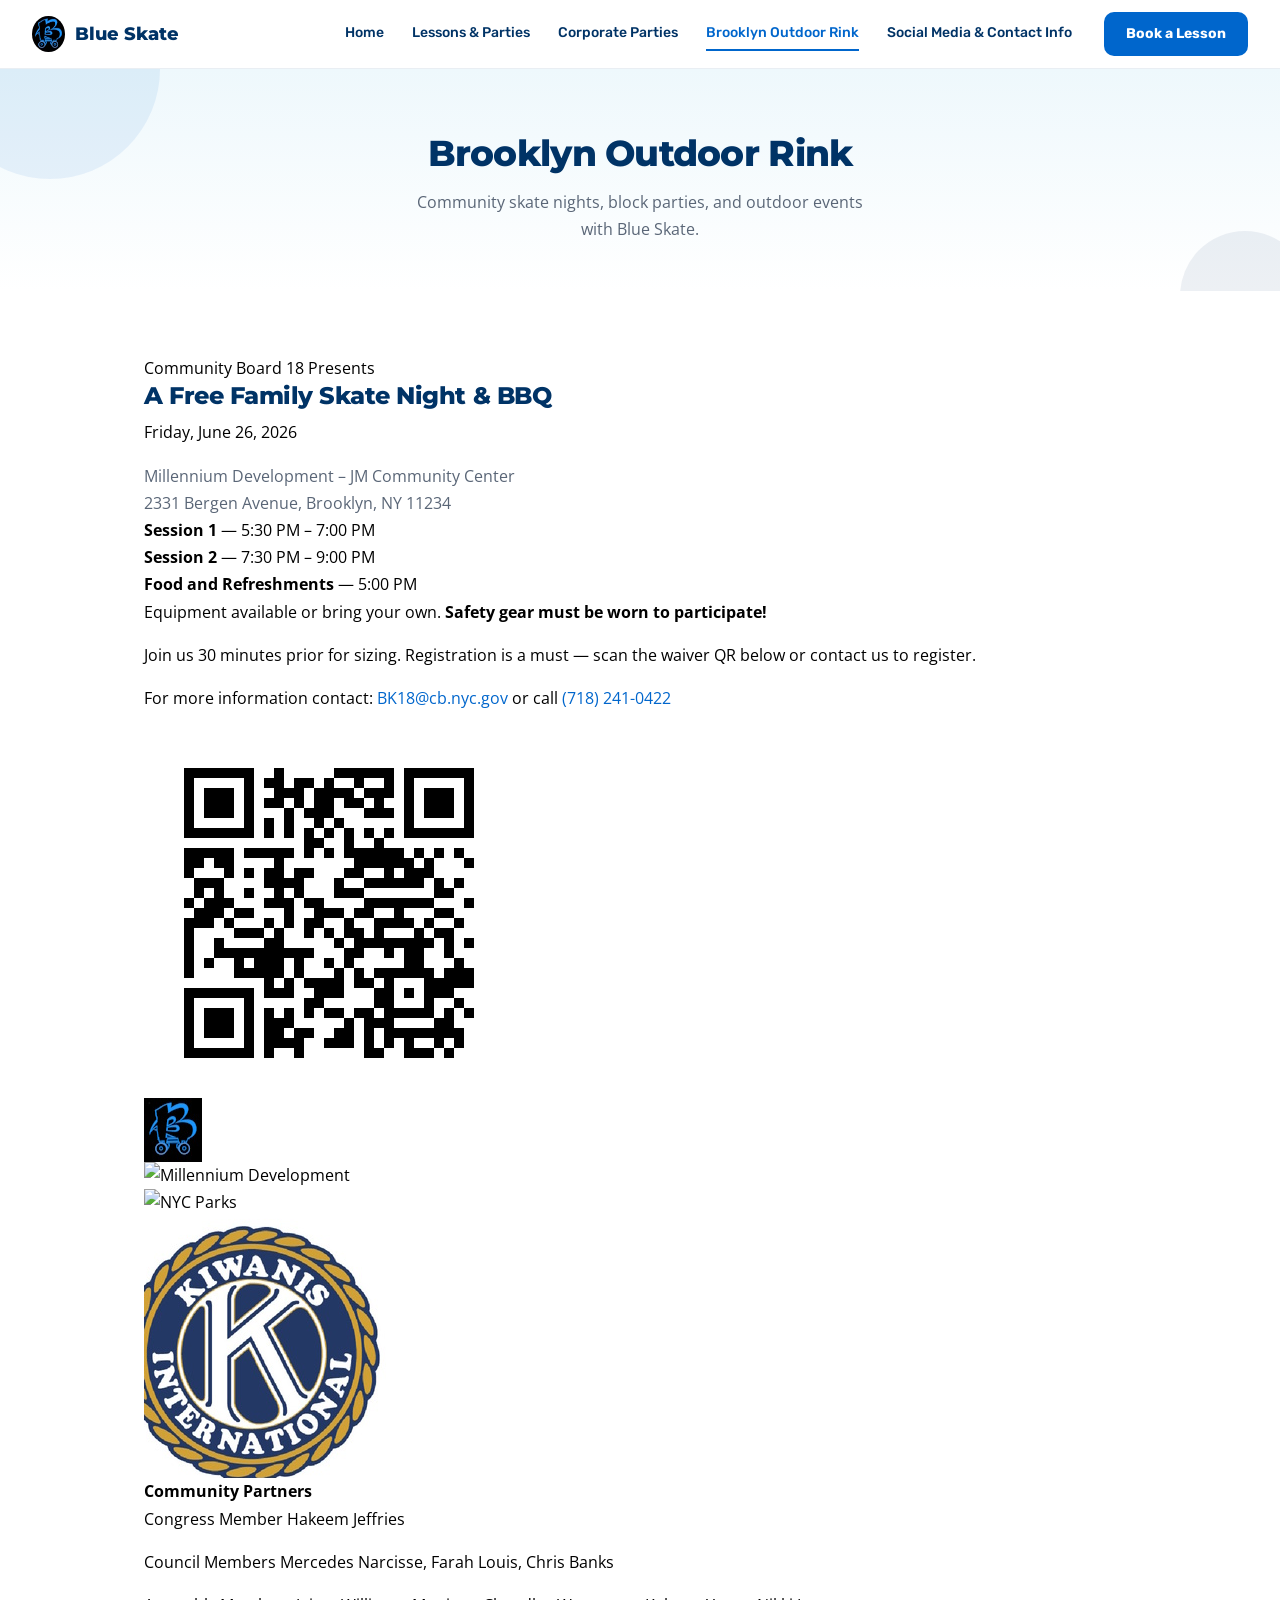
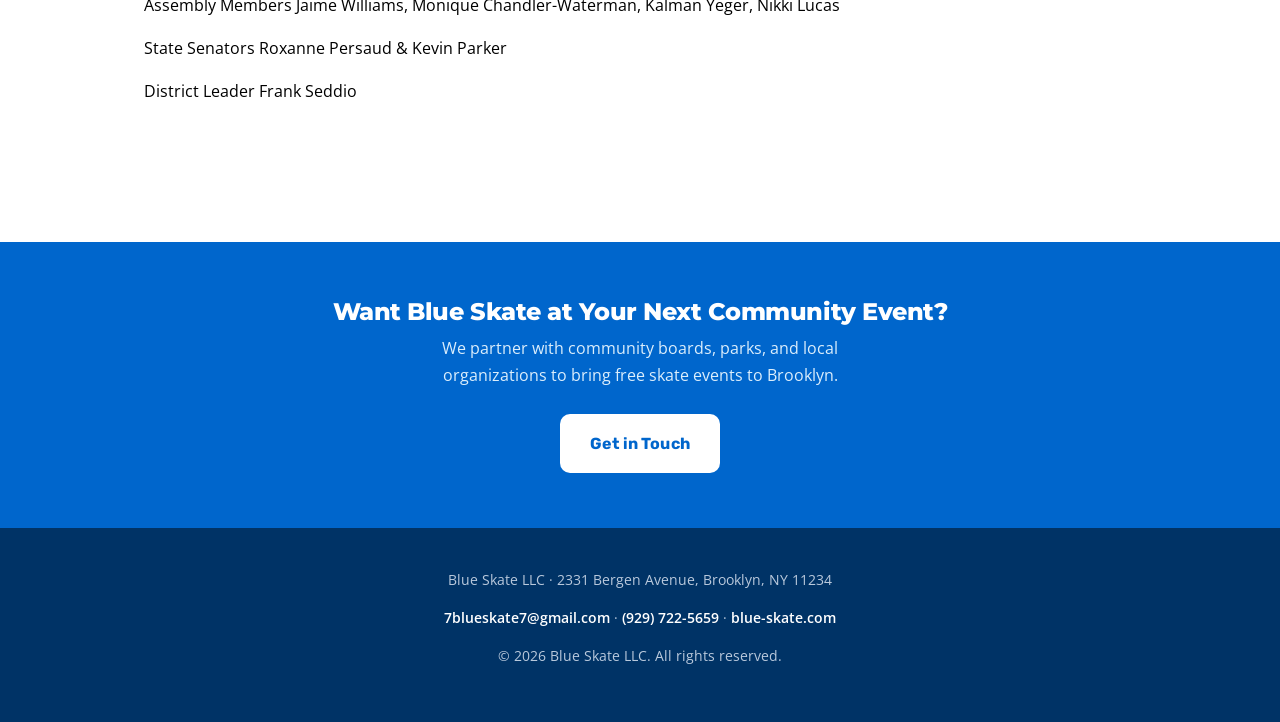
==== brooklyn-outdoor-rink.html @ 71d8ac74 "Add files via upload" ====
<!doctype html>
<html lang="en">
<head>
  <meta charset="utf-8" />
  <meta name="viewport" content="width=device-width, initial-scale=1" />
  <title>Brooklyn Outdoor Rink | Blue Skate</title>
  <meta name="description" content="Free Family Skate Night & BBQ presented by Community Board 18 — Blue Skate's Brooklyn Outdoor Rink community event." />
  <link rel="preconnect" href="https://fonts.googleapis.com" />
  <link rel="preconnect" href="https://fonts.gstatic.com" crossorigin />
  <link href="https://fonts.googleapis.com/css2?family=Montserrat:wght@700;800&family=Open+Sans:wght@400;600&family=Rubik:wght@500&display=swap" rel="stylesheet" />
  <link rel="stylesheet" href="blueskate.css" />
</head>
<body>

<header class="topnav">
  <div class="brand">
    <img src="images/BlueSkateIcon.jpg" alt="Blue Skate logo" class="nav-logo" />
    <span class="brand-name">Blue Skate</span>
  </div>
  <button class="nav-toggle" id="navToggle" aria-label="Toggle navigation" aria-expanded="false">
    <span></span><span></span><span></span>
  </button>
  <ul class="nav-links" id="navLinks">
    <li><a href="index.html">Home</a></li>
    <li><a href="lessons.html">Lessons & Parties</a></li>
    <li><a href="corporate.html">Corporate Parties</a></li>
    <li><a href="brooklyn-outdoor-rink.html" class="active">Brooklyn Outdoor Rink</a></li>
    <li><a href="contact.html">Social Media & Contact Info</a></li>
    <li class="nav-cta"><a href="contact.html">Book a Lesson</a></li>
  </ul>
</header>

<div class="page-title">
  <h1>Brooklyn Outdoor Rink</h1>
  <p>Community skate nights, block parties, and outdoor events with Blue Skate.</p>
</div>

<main>
  <section class="band" style="background:var(--white); padding-top:0;">
    <div class="band-inner">
      <div class="event-flyer reveal">
        <span class="event-eyebrow">Community Board 18 Presents</span>
        <h2 class="event-title">A Free Family Skate Night &amp; BBQ</h2>
        <p class="event-date">Friday, June 26, 2026</p>
        <p class="event-location">Millennium Development &ndash; JM Community Center<br />2331 Bergen Avenue, Brooklyn, NY 11234</p>

        <div class="event-sessions">
          <div><strong>Session 1</strong> &mdash; 5:30 PM &ndash; 7:00 PM</div>
          <div><strong>Session 2</strong> &mdash; 7:30 PM &ndash; 9:00 PM</div>
          <div><strong>Food and Refreshments</strong> &mdash; 5:00 PM</div>
        </div>

        <p class="event-note">Equipment available or bring your own. <strong>Safety gear must be worn to participate!</strong></p>
        <p class="event-note">Join us 30 minutes prior for sizing. Registration is a must — scan the waiver QR below or contact us to register.</p>
        <p class="event-note">For more information contact: <a href="mailto:BK18@cb.nyc.gov">BK18@cb.nyc.gov</a> or call <a href="tel:718-241-0422">(718) 241-0422</a></p>

        <img src="images/waiver-qr.png" alt="QR code to complete the waiver for the Free Family Skate Night & BBQ" class="event-qr" />

        <div class="event-partner-logos">
          <img src="images/BlueSkateIcon.jpg" alt="Blue Skate" />
          <img src="images/partners/logo_millennium.png" alt="Millennium Development" />
          <img src="images/partners/logo_nyc_parks.png" alt="NYC Parks" />
          <img src="images/logos/kiwanis.png" alt="Kiwanis International" />
        </div>

        <div class="event-partners-text">
          <strong>Community Partners</strong>
          <p>Congress Member Hakeem Jeffries</p>
          <p>Council Members Mercedes Narcisse, Farah Louis, Chris Banks</p>
          <p>Assembly Members Jaime Williams, Monique Chandler-Waterman, Kalman Yeger, Nikki Lucas</p>
          <p>State Senators Roxanne Persaud &amp; Kevin Parker</p>
          <p>District Leader Frank Seddio</p>
        </div>
      </div>
    </div>
  </section>
</main>

<section class="band band-accent">
  <div class="band-inner reveal" style="text-align:center;">
    <h2>Want Blue Skate at Your Next Community Event?</h2>
    <p style="color:#dbeefc; max-width:480px; margin:0 auto 24px;">We partner with community boards, parks, and local organizations to bring free skate events to Brooklyn.</p>
    <a class="btn btn-on-color" href="contact.html">Get in Touch</a>
  </div>
</section>

<footer class="site-footer">
  <p>Blue Skate LLC &middot; 2331 Bergen Avenue, Brooklyn, NY 11234</p>
  <p><a href="mailto:7blueskate7@gmail.com">7blueskate7@gmail.com</a> &middot; <a href="tel:929-722-5659">(929) 722-5659</a> &middot; <a href="https://blue-skate.com/">blue-skate.com</a></p>
  <p>&copy; 2026 Blue Skate LLC. All rights reserved.</p>
</footer>

<script>
  (function () {
    var toggle = document.getElementById('navToggle');
    var links = document.getElementById('navLinks');
    toggle.addEventListener('click', function () {
      var isOpen = links.classList.toggle('open');
      toggle.setAttribute('aria-expanded', isOpen);
    });
  })();
</script>
<script src="js/reveal.js" defer></script>
</body>
</html>
---- blueskate.css ----
/* ==========================================================================
   Blue Skate LLC — stylesheet v5
   Minimal · colorful · aesthetic. Flat solid color bands, generous
   whitespace, confident typography — no blobs, no gradients, no rotation.
   Brand palette: Primary #003366 / Accent #0066CC / Sky #00B8E6
   Display: Montserrat · Body: Open Sans · Accent/CTA: Rubik
   ========================================================================== */

:root {
  --primary: #003366;
  --accent: #0066CC;
  --sky: #00B8E6;
  --black: #000000;
  --white: #ffffff;
  --ink-soft: #5a6677;
  --sky-tint: #eef8fc;
  --border: #e9eef3;
  --radius: 16px;
  --radius-sm: 10px;
  --max-width: 1120px;

  --font-display: "Montserrat", "Segoe UI", Arial, sans-serif;
  --font-body: "Open Sans", "Segoe UI", Arial, sans-serif;
  --font-accent: "Rubik", "Segoe UI", Arial, sans-serif;
}

* {
  box-sizing: border-box;
}

html {
  scroll-behavior: smooth;
}

body {
  margin: 0;
  font-family: var(--font-body);
  color: var(--black);
  background: var(--white);
  line-height: 1.7;
}

img {
  max-width: 100%;
  display: block;
}

a {
  color: var(--accent);
  text-decoration: none;
}

a:hover {
  text-decoration: underline;
}

h1, h2, h3 {
  font-family: var(--font-display);
  font-weight: 800;
  line-height: 1.15;
  margin: 0 0 0.4em;
  letter-spacing: -0.02em;
  color: var(--primary);
}

p {
  margin: 0 0 1em;
}

.accent-text {
  color: var(--accent);
}

/* ---------- Top navigation ---------- */

.topnav {
  position: sticky;
  top: 0;
  z-index: 100;
  background: var(--white);
  border-bottom: 1px solid var(--border);
  display: flex;
  align-items: center;
  justify-content: space-between;
  padding: 0 32px;
}

.topnav .brand {
  display: flex;
  align-items: center;
  gap: 10px;
  padding: 16px 0;
}

.topnav .nav-logo {
  height: 36px;
  width: auto;
  border-radius: 50%;
}

.topnav .brand-name {
  font-family: var(--font-display);
  color: var(--primary);
  font-weight: 800;
  font-size: 18px;
}

.nav-links {
  list-style: none;
  margin: 0;
  padding: 0;
  display: flex;
  align-items: center;
  gap: 28px;
}

.nav-links li {
  float: none;
}

.nav-links a {
  font-family: var(--font-accent);
  display: inline-block;
  color: var(--primary);
  text-decoration: none;
  font-size: 14px;
  font-weight: 500;
  padding: 4px 0;
  border-bottom: 2px solid transparent;
  transition: border-color 0.15s ease, color 0.15s ease;
}

.nav-links a:hover {
  border-bottom-color: var(--sky);
}

.nav-links a.active {
  color: var(--accent);
  border-bottom-color: var(--accent);
}

.nav-links .nav-cta {
  margin-left: 4px;
}

.nav-links .nav-cta a {
  background: var(--accent);
  color: var(--white);
  font-weight: 700;
  padding: 10px 22px;
  border-radius: var(--radius-sm);
  border-bottom: none;
}

.nav-links .nav-cta a:hover {
  background: var(--primary);
}

/* mobile toggle button */
.nav-toggle {
  display: none;
  flex-direction: column;
  justify-content: center;
  gap: 5px;
  width: 36px;
  height: 36px;
  background: none;
  border: none;
  cursor: pointer;
  padding: 0;
}

.nav-toggle span {
  display: block;
  height: 2px;
  width: 100%;
  background: var(--primary);
  border-radius: 2px;
}

@media (max-width: 860px) {
  .nav-toggle {
    display: flex;
  }

  .nav-links {
    position: absolute;
    top: 100%;
    left: 0;
    right: 0;
    flex-direction: column;
    align-items: stretch;
    gap: 0;
    background: var(--white);
    border-bottom: 1px solid var(--border);
    max-height: 0;
    overflow: hidden;
    transition: max-height 0.25s ease;
  }

  .nav-links.open {
    max-height: 480px;
  }

  .nav-links a {
    padding: 16px 32px;
    border-bottom: 1px solid var(--border);
  }

  .nav-links .nav-cta {
    margin: 16px 32px;
  }

  .nav-links .nav-cta a {
    display: block;
    text-align: center;
  }
}

/* ---------- Buttons ---------- */

.btn {
  font-family: var(--font-accent);
  display: inline-block;
  padding: 14px 28px;
  border-radius: var(--radius-sm);
  font-weight: 700;
  letter-spacing: 0.01em;
  text-decoration: none;
  border: 2px solid transparent;
  transition: background-color 0.15s ease, color 0.15s ease, border-color 0.15s ease,
    transform 0.15s ease, box-shadow 0.15s ease;
}

.btn:hover {
  transform: translateY(-2px);
}

.btn-fill {
  background: var(--accent);
  color: var(--white);
}

.btn-fill:hover {
  background: var(--primary);
  color: var(--white);
  text-decoration: none;
  box-shadow: 0 10px 20px -8px rgba(0, 51, 102, 0.5);
}

.btn-outline {
  background: transparent;
  border: 2px solid var(--primary);
  color: var(--primary);
}

.btn-outline:hover {
  background: var(--primary);
  color: var(--white);
  text-decoration: none;
  box-shadow: 0 10px 20px -8px rgba(0, 51, 102, 0.35);
}

.btn-on-color {
  background: var(--white);
  color: var(--accent);
}

.btn-on-color:hover {
  background: var(--sky-tint);
  text-decoration: none;
  box-shadow: 0 10px 20px -8px rgba(0, 0, 0, 0.25);
}

/* ---------- Hero ---------- */

.hero {
  max-width: var(--max-width);
  margin: 0 auto;
  display: grid;
  grid-template-columns: 1fr 1fr;
  gap: 48px;
  align-items: center;
  padding: 64px 32px;
}

.hero-tag {
  display: inline-block;
  font-family: var(--font-accent);
  font-size: 13px;
  font-weight: 600;
  text-transform: uppercase;
  letter-spacing: 0.08em;
  color: var(--accent);
  margin-bottom: 14px;
}

.hero h1 {
  font-size: 44px;
}

.hero-subtitle {
  font-family: var(--font-accent);
  font-size: 18px;
  font-weight: 500;
  color: var(--accent);
  margin: 10px 0 18px;
}

.hero .lede {
  font-size: 17px;
  color: var(--ink-soft);
  max-width: 440px;
}

.hero-actions {
  display: flex;
  gap: 14px;
  flex-wrap: wrap;
  margin-top: 28px;
}

.hero-art {
  position: relative;
  display: flex;
  align-items: center;
  justify-content: center;
  padding: 24px 0;
  overflow: visible;
}

.hero-art .dot {
  position: absolute;
  border-radius: 50%;
  z-index: 0;
}

.hero-art .dot-1 {
  width: 260px;
  height: 260px;
  background: var(--sky-tint);
  top: 4px;
  right: 0;
}

.hero-art .dot-2 {
  width: 80px;
  height: 80px;
  background: var(--accent);
  bottom: 28px;
  left: 24px;
}

.hero-art img {
  position: relative;
  z-index: 1;
  border-radius: var(--radius);
  width: 100%;
}

.mascot-hero {
  position: relative;
  z-index: 1;
  display: block;
  width: 100%;
  max-width: 300px;
  height: auto;
  margin: 0 auto;
  border-radius: 0;
  cursor: pointer;
  filter: drop-shadow(0 14px 22px rgba(0, 51, 102, 0.3));
}

.mascot-source {
  position: absolute;
  width: 1px;
  height: 1px;
  opacity: 0;
  pointer-events: none;
}

.mascot-sound-hint {
  position: absolute;
  z-index: 2;
  bottom: 8px;
  left: 50%;
  transform: translateX(-50%);
  font-family: var(--font-accent);
  font-size: 12px;
  font-weight: 600;
  color: var(--primary);
  background: var(--white);
  padding: 5px 12px;
  border-radius: 999px;
  box-shadow: 0 6px 14px -8px rgba(0, 51, 102, 0.4);
  pointer-events: none;
  white-space: nowrap;
}

.hero-mascot {
  position: absolute;
  z-index: 2;
  width: 150px !important;
  height: auto;
  bottom: -20px;
  right: -20px;
  border-radius: 0 !important;
  filter: drop-shadow(0 10px 18px rgba(0, 51, 102, 0.3));
}

@media (max-width: 860px) {
  .hero {
    grid-template-columns: 1fr;
    padding-top: 40px;
  }

  .hero-art {
    order: -1;
  }

  .hero h1 {
    font-size: 32px;
  }

  .hero-mascot {
    width: 100px !important;
    bottom: -10px;
    right: -6px;
  }
}

/* ---------- Color bands ---------- */

.band {
  padding: 56px 32px;
}

.band-sky {
  background: var(--sky-tint);
}

.band-navy {
  background: var(--primary);
  color: var(--white);
}

.band-navy h2 {
  color: var(--white);
}

.band-accent {
  background: var(--accent);
  color: var(--white);
}

.band-accent h2 {
  color: var(--white);
}

.band-inner {
  max-width: var(--max-width);
  margin: 0 auto;
}

/* ---------- Stats ---------- */

.stats-row {
  display: grid;
  grid-template-columns: repeat(3, 1fr);
  gap: 24px;
  text-align: center;
}

.stat {
  display: flex;
  flex-direction: column;
  align-items: center;
}

.stat-num {
  font-family: var(--font-display);
  font-size: 34px;
  font-weight: 800;
  color: var(--primary);
}

.stat-label {
  font-family: var(--font-accent);
  font-size: 13px;
  color: var(--ink-soft);
  font-weight: 500;
  margin-top: 4px;
}

@media (max-width: 700px) {
  .stats-row {
    grid-template-columns: 1fr;
    gap: 32px;
  }
}

/* ---------- Layout helpers ---------- */

main {
  max-width: var(--max-width);
  margin: 0 auto;
  padding: 64px 32px;
}

.section-title {
  font-size: 28px;
  text-align: center;
  position: relative;
  padding-bottom: 14px;
}

.section-title::after {
  content: "";
  position: absolute;
  bottom: 0;
  left: 50%;
  transform: translateX(-50%) scaleX(0);
  transform-origin: center;
  width: 56px;
  height: 3px;
  border-radius: 2px;
  background: var(--accent);
  animation: underlineGrow 0.6s ease 0.2s forwards;
}

@keyframes underlineGrow {
  to {
    transform: translateX(-50%) scaleX(1);
  }
}

.section-subtitle {
  color: var(--ink-soft);
  text-align: center;
  max-width: 520px;
  margin: 0 auto 36px;
}

.content-block {
  max-width: 680px;
  margin: 0 auto;
}

.chip-row {
  display: flex;
  flex-wrap: wrap;
  gap: 10px;
  justify-content: center;
  margin: 28px 0 0;
}

.chip {
  font-family: var(--font-accent);
  font-size: 13px;
  font-weight: 600;
  color: var(--primary);
  background: var(--sky-tint);
  padding: 8px 16px;
  border-radius: var(--radius-sm);
}

/* ---------- Photo pair ---------- */

.photo-pair {
  display: grid;
  grid-template-columns: 1fr 1fr;
  gap: 24px;
  max-width: 720px;
  margin: 48px auto 0;
}

.photo-pair img {
  border-radius: var(--radius);
  width: 100%;
  height: 100%;
  object-fit: cover;
}

.photo-single {
  grid-template-columns: 1fr;
  max-width: 380px;
}

.photo-wide {
  max-width: 900px;
  margin: 24px auto 0;
}

.photo-wide img {
  display: block;
  width: 100%;
  height: auto;
  border-radius: var(--radius);
}

.photo-trio {
  grid-template-columns: repeat(3, 1fr);
  max-width: 980px;
}

@media (max-width: 700px) {
  .photo-trio {
    grid-template-columns: 1fr;
  }
}

.photo-uneven {
  grid-template-columns: 1fr 1.8fr;
  max-width: 940px;
}

@media (max-width: 600px) {
  .photo-pair,
  .photo-uneven {
    grid-template-columns: 1fr;
  }
}

/* ---------- Page title (interior pages) ---------- */

.page-title {
  text-align: center;
  padding: 64px 32px 48px;
  position: relative;
  overflow: hidden;
  background: linear-gradient(180deg, var(--sky-tint) 0%, rgba(238, 248, 252, 0) 100%);
}

.page-title::before {
  content: "";
  position: absolute;
  width: 220px;
  height: 220px;
  border-radius: 50%;
  background: rgba(0, 102, 204, 0.08);
  top: -110px;
  left: -60px;
  z-index: 0;
}

.page-title::after {
  content: "";
  position: absolute;
  width: 130px;
  height: 130px;
  border-radius: 50%;
  background: rgba(0, 51, 102, 0.07);
  bottom: -70px;
  right: -30px;
  z-index: 0;
}

.page-title h1,
.page-title p {
  position: relative;
  z-index: 1;
}

.page-title h1 {
  font-size: 36px;
  opacity: 0;
  transform: translateY(18px);
  animation: pageTitleIn 0.6s ease forwards;
}

.page-title p {
  color: var(--ink-soft);
  max-width: 480px;
  margin: 0 auto;
  opacity: 0;
  transform: translateY(18px);
  animation: pageTitleIn 0.6s ease 0.12s forwards;
}

@keyframes pageTitleIn {
  to {
    opacity: 1;
    transform: translateY(0);
  }
}

@media (prefers-reduced-motion: reduce) {
  .page-title h1,
  .page-title p,
  .section-title::after,
  .error-page h1,
  .error-page p,
  .error-page .btn {
    animation: none;
    opacity: 1;
    transform: none;
  }
}

/* ---------- Event card (e.g. Brooklyn flyer-style announcement) ---------- */

.event-card {
  background: var(--sky-tint);
  border-radius: var(--radius);
  padding: 44px 32px;
  text-align: center;
  max-width: 640px;
  margin: 0 auto;
}

.event-presenter {
  font-family: var(--font-accent);
  text-transform: uppercase;
  letter-spacing: 0.08em;
  font-size: 13px;
  font-weight: 600;
  color: var(--accent);
}

.event-card h2 {
  font-size: 32px;
  margin-top: 10px;
}

.event-date-badge {
  display: flex;
  flex-direction: column;
  align-items: center;
  justify-content: center;
  width: 130px;
  height: 130px;
  border-radius: 50%;
  background: var(--accent);
  color: var(--white);
  font-family: var(--font-display);
  font-weight: 800;
  font-size: 15px;
  line-height: 1.5;
  margin: 20px auto;
}

.event-date-badge .event-date-day {
  font-size: 19px;
}

.event-location {
  color: var(--ink-soft);
  margin: 8px 0 0;
}

.event-schedule {
  display: flex;
  flex-direction: column;
  gap: 12px;
  max-width: 420px;
  margin: 28px auto;
  text-align: left;
}

.schedule-item {
  display: flex;
  gap: 14px;
  align-items: center;
  background: var(--white);
  border-radius: var(--radius-sm);
  padding: 14px 18px;
}

.schedule-dot {
  width: 14px;
  height: 14px;
  border-radius: 50%;
  background: var(--primary);
  flex: none;
}

.schedule-dot-accent {
  background: var(--accent);
}

.event-info-box {
  background: var(--white);
  border: 2px solid var(--border);
  border-radius: var(--radius);
  padding: 22px 26px;
  max-width: 520px;
  margin: 0 auto;
  text-align: left;
  font-size: 14px;
}

.event-info-box p {
  margin-bottom: 10px;
}

.event-info-box p:last-child {
  margin-bottom: 0;
}

.event-contact {
  margin-top: 24px;
  font-weight: 700;
  color: var(--primary);
}

.event-partners {
  display: flex;
  gap: 24px;
  justify-content: center;
  align-items: center;
  margin: 28px 0 16px;
  flex-wrap: wrap;
}

.event-partners img {
  height: 48px;
  width: auto;
  object-fit: contain;
  border-radius: 8px;
}

.event-community {
  font-size: 12px;
  color: var(--ink-soft);
  max-width: 560px;
  margin: 0 auto;
  line-height: 1.6;
}

/* ---------- Gallery (flat grid, no crop) ---------- */

.gallery {
  display: grid;
  grid-template-columns: repeat(auto-fit, minmax(260px, 1fr));
  gap: 24px;
}

.gallery figure {
  margin: 0;
  border-radius: var(--radius);
  overflow: hidden;
  background: var(--sky-tint);
}

.gallery img {
  width: 100%;
  height: auto;
  object-fit: contain;
  display: block;
}

.gallery .full-width {
  grid-column: 1 / -1;
}

/* Bento variant — big on top, smaller below, still uncropped */
.gallery-bento {
  display: grid;
  grid-template-columns: 1fr 1fr;
  gap: 24px;
  align-items: start;
}

.gallery-bento figure {
  margin: 0;
  border-radius: var(--radius);
  overflow: hidden;
  background: var(--sky-tint);
  transition: transform 0.25s ease, box-shadow 0.25s ease;
}

.gallery-bento figure:hover {
  transform: translateY(-6px);
  box-shadow: 0 16px 28px -14px rgba(0, 51, 102, 0.35);
}

.gallery-bento img {
  transition: transform 0.3s ease;
}

.gallery-bento figure:hover img {
  transform: scale(1.05);
}

.gallery-bento img {
  display: block;
  width: 100%;
  height: auto;
  object-fit: contain;
}

.gallery-bento .bento-sm {
  max-width: 78%;
  justify-self: center;
}

@media (max-width: 700px) {
  .gallery-bento {
    grid-template-columns: 1fr;
  }

  .gallery-bento .bento-sm {
    max-width: 100%;
    justify-self: stretch;
  }
}

/* ---------- Feature grid (programs overview) ---------- */

.feature-grid {
  display: grid;
  grid-template-columns: 1fr 1fr;
  gap: 28px;
}

.feature-card {
  background: var(--white);
  border-radius: var(--radius);
  padding: 20px;
  box-shadow: 0 10px 24px -18px rgba(0, 51, 102, 0.35);
  min-width: 0;
}

.feature-card h3 {
  font-family: var(--font-display);
  font-size: 18px;
  color: var(--primary);
  margin: 0 0 12px;
}

.feature-photos {
  display: flex;
  gap: 10px;
  margin-bottom: 12px;
}

.feature-photos img {
  flex: 1 1 0;
  min-width: 0;
}

.feature-photos img,
.feature-card > img {
  width: 100%;
  height: 150px;
  object-fit: cover;
  border-radius: var(--radius-sm);
  display: block;
}

.feature-photos-contain img {
  object-fit: contain;
  background: var(--sky-tint);
}

/* ---------- Responsive scrollable data table (e.g. grades tracker) ---------- */

.table-hint {
  font-family: var(--font-accent);
  font-size: 12px;
  font-weight: 600;
  color: var(--accent);
  margin: 4px 0 8px;
}

.table-scroll {
  overflow-x: auto;
  -webkit-overflow-scrolling: touch;
  margin: 0 0 14px;
  border-radius: var(--radius-sm);
  border: 1px solid var(--border);
}

.grades-table {
  border-collapse: collapse;
  width: 100%;
  min-width: 760px;
  font-size: 12px;
}

.grades-table th {
  background: var(--primary);
  color: var(--white);
  font-family: var(--font-accent);
  font-weight: 600;
  font-size: 11px;
  padding: 10px 8px;
  text-align: center;
  white-space: normal;
  line-height: 1.3;
}

.grades-table td {
  padding: 8px;
  text-align: center;
  border-bottom: 1px solid var(--border);
  white-space: nowrap;
  color: var(--black);
}

.grades-table tbody tr:nth-child(even) {
  background: var(--sky-tint);
}

.grades-table td.pass {
  color: #1a7d3c;
  font-weight: 700;
}

.grades-table td.tbd {
  color: var(--ink-soft);
  font-weight: 600;
}

@media (max-width: 700px) {
  .grades-table {
    min-width: 640px;
    font-size: 11px;
  }
}

.feature-card p {
  font-size: 14px;
  color: var(--ink-soft);
  margin: 0;
  line-height: 1.6;
}

@media (max-width: 700px) {
  .feature-grid {
    grid-template-columns: 1fr;
  }
}

/* ---------- Resource grid (brochure / presentation) ---------- */

.resource-grid {
  display: grid;
  grid-template-columns: 1fr 1fr;
  gap: 28px;
  margin-top: 32px;
}

.resource-card {
  background: var(--white);
  border-radius: var(--radius);
  padding: 20px;
  box-shadow: 0 10px 24px -18px rgba(0, 51, 102, 0.35);
  text-align: left;
}

.resource-card img {
  width: 100%;
  height: 220px;
  object-fit: cover;
  border-radius: var(--radius-sm);
  display: block;
  margin-bottom: 16px;
}

.brochure-preview {
  display: flex;
  gap: 10px;
  margin-bottom: 16px;
}

.brochure-preview a {
  flex: 1;
  display: block;
  border-radius: var(--radius-sm);
  overflow: hidden;
}

.brochure-preview img {
  width: 100%;
  height: 220px;
  object-fit: cover;
  object-position: top;
  display: block;
  transition: transform 0.3s ease;
}

.brochure-preview a:hover img {
  transform: scale(1.06);
}

@media (max-width: 460px) {
  .brochure-preview {
    flex-direction: column;
  }

  .brochure-preview img {
    height: 260px;
  }
}

.resource-card h3 {
  font-family: var(--font-display);
  font-size: 20px;
  color: var(--primary);
  margin: 0 0 8px;
}

.resource-card p {
  font-size: 14px;
  color: var(--ink-soft);
  margin: 0 0 16px;
  line-height: 1.6;
}

.resource-actions {
  display: flex;
  flex-wrap: wrap;
  gap: 10px;
}

@media (max-width: 700px) {
  .resource-grid {
    grid-template-columns: 1fr;
  }
}

/* ---------- Partner logo grid ---------- */

.partner-grid {
  display: grid;
  grid-template-columns: repeat(auto-fit, minmax(140px, 1fr));
  gap: 18px;
  margin-top: 32px;
}

.partner-logo {
  background: var(--white);
  border-radius: var(--radius-sm);
  padding: 14px;
  display: flex;
  align-items: center;
  justify-content: center;
  box-shadow: 0 8px 18px -14px rgba(0, 51, 102, 0.3);
}

.partner-logo img {
  width: 100%;
  height: auto;
  display: block;
}

/* ---------- Logo wall (Corporate Parties: memberships & partners) ---------- */

.logo-wall {
  display: grid;
  grid-template-columns: repeat(3, 1fr);
  gap: 20px;
}

.logo-wall-dense {
  grid-template-columns: repeat(4, 1fr);
}

.logo-card {
  display: flex;
  flex-direction: column;
  align-items: center;
  justify-content: center;
  gap: 14px;
  background: var(--sky-tint);
  border-radius: var(--radius);
  padding: 20px;
  height: 160px;
  transition: transform 0.25s ease, box-shadow 0.25s ease, background-color 0.25s ease;
}

.logo-card:hover {
  transform: translateY(-6px);
  box-shadow: 0 16px 28px -14px rgba(0, 51, 102, 0.35);
  background: #fff;
}

.logo-card img {
  transition: transform 0.25s ease;
}

.logo-card:hover img {
  transform: scale(1.08);
}

.logo-card img {
  max-width: 100%;
  max-height: 84px;
  width: auto;
  height: auto;
  object-fit: contain;
}

.logo-caption {
  font-family: var(--font-accent);
  font-size: 12px;
  font-weight: 600;
  color: var(--primary);
  text-align: center;
}

@media (max-width: 760px) {
  .logo-wall,
  .logo-wall-dense {
    grid-template-columns: repeat(2, 1fr);
  }
}

@media (max-width: 460px) {
  .logo-wall,
  .logo-wall-dense {
    grid-template-columns: 1fr;
  }
}

/* ---------- Video highlights ---------- */

.video-grid {
  display: grid;
  grid-template-columns: 1fr 1fr;
  gap: 32px;
  margin-top: 36px;
}

.video-card {
  background: var(--white);
  border-radius: var(--radius);
  overflow: hidden;
  box-shadow: 0 1px 3px rgba(0, 51, 102, 0.08);
}

.video-card video {
  width: 100%;
  display: block;
  background: #000;
  aspect-ratio: 16 / 9;
}

.video-card-caption {
  padding: 22px 24px;
}

.video-card-caption h3 {
  font-size: 18px;
  margin-bottom: 8px;
}

.video-card-caption p {
  font-size: 14px;
  color: var(--ink-soft);
  margin: 0;
}

@media (max-width: 760px) {
  .video-grid {
    grid-template-columns: 1fr;
  }
}

/* ---------- Contact page ---------- */

.contact-grid {
  display: grid;
  grid-template-columns: repeat(auto-fit, minmax(220px, 1fr));
  gap: 16px;
}

.contact-card {
  background: var(--sky-tint);
  border-radius: var(--radius);
  padding: 22px;
  text-align: left;
  transition: transform 0.25s ease, box-shadow 0.25s ease, background-color 0.25s ease;
}

.contact-card:hover {
  transform: translateY(-6px);
  box-shadow: 0 16px 28px -14px rgba(0, 51, 102, 0.35);
  background: #fff;
}

.contact-card .label {
  font-family: var(--font-accent);
  display: block;
  font-size: 12px;
  text-transform: uppercase;
  letter-spacing: 0.06em;
  color: var(--ink-soft);
  margin-bottom: 6px;
}

.contact-card .value {
  font-size: 18px;
  font-weight: 700;
  color: var(--primary);
  word-break: break-word;
}

.contact-card-social {
  display: flex;
  align-items: center;
  gap: 14px;
}

.contact-icon {
  flex: 0 0 auto;
  width: 40px;
  height: 40px;
  border-radius: 50%;
  background: #fff;
  display: flex;
  align-items: center;
  justify-content: center;
}

.contact-icon svg {
  width: 22px;
  height: 22px;
}

/* ---------- Footer ---------- */

.site-footer {
  background: var(--primary);
  color: #b9c9dc;
  padding: 40px 32px;
  text-align: center;
  font-size: 14px;
}

.site-footer a {
  color: var(--white);
  font-weight: 600;
}

/* ---------- Error page ---------- */

.error-page {
  min-height: calc(100vh - 65px);
  display: flex;
  flex-direction: column;
  align-items: center;
  justify-content: center;
  text-align: center;
  padding: 48px 24px;
  position: relative;
  overflow: hidden;
  background: linear-gradient(180deg, var(--sky-tint) 0%, rgba(238, 248, 252, 0) 55%);
}

.error-page::before {
  content: "";
  position: absolute;
  width: 240px;
  height: 240px;
  border-radius: 50%;
  background: rgba(0, 102, 204, 0.08);
  top: -120px;
  right: -70px;
  z-index: 0;
}

.error-page::after {
  content: "";
  position: absolute;
  width: 140px;
  height: 140px;
  border-radius: 50%;
  background: rgba(0, 51, 102, 0.07);
  bottom: -60px;
  left: -40px;
  z-index: 0;
}

.error-page h1,
.error-page p,
.error-page .btn {
  position: relative;
  z-index: 1;
}

.error-page h1 {
  font-size: 88px;
  color: var(--accent);
  margin-bottom: 0;
  animation: errorBounce 1.4s ease 0.1s 1;
}

.error-page p {
  color: var(--ink-soft);
  font-size: 18px;
  opacity: 0;
  animation: pageTitleIn 0.6s ease 0.3s forwards;
}

.error-page .btn {
  opacity: 0;
  animation: pageTitleIn 0.6s ease 0.45s forwards;
}

@keyframes errorBounce {
  0% { opacity: 0; transform: translateY(-24px); }
  55% { opacity: 1; transform: translateY(4px); }
  75% { transform: translateY(-3px); }
  100% { opacity: 1; transform: translateY(0); }
}

/* ---------- Scroll reveal ---------- */

.reveal {
  opacity: 0;
  transform: translateY(32px);
  transition: opacity 0.7s ease, transform 0.7s ease;
  will-change: opacity, transform;
}

.reveal.is-visible {
  opacity: 1;
  transform: translateY(0);
}

.reveal-d1 {
  transition-delay: 0.08s;
}

.reveal-d2 {
  transition-delay: 0.16s;
}

.reveal-d3 {
  transition-delay: 0.24s;
}

.reveal-d4 {
  transition-delay: 0.32s;
}

.reveal-d5 {
  transition-delay: 0.4s;
}

.reveal-d6 {
  transition-delay: 0.48s;
}

@media (prefers-reduced-motion: reduce) {
  .reveal {
    opacity: 1;
    transform: none;
    transition: none;
  }
}
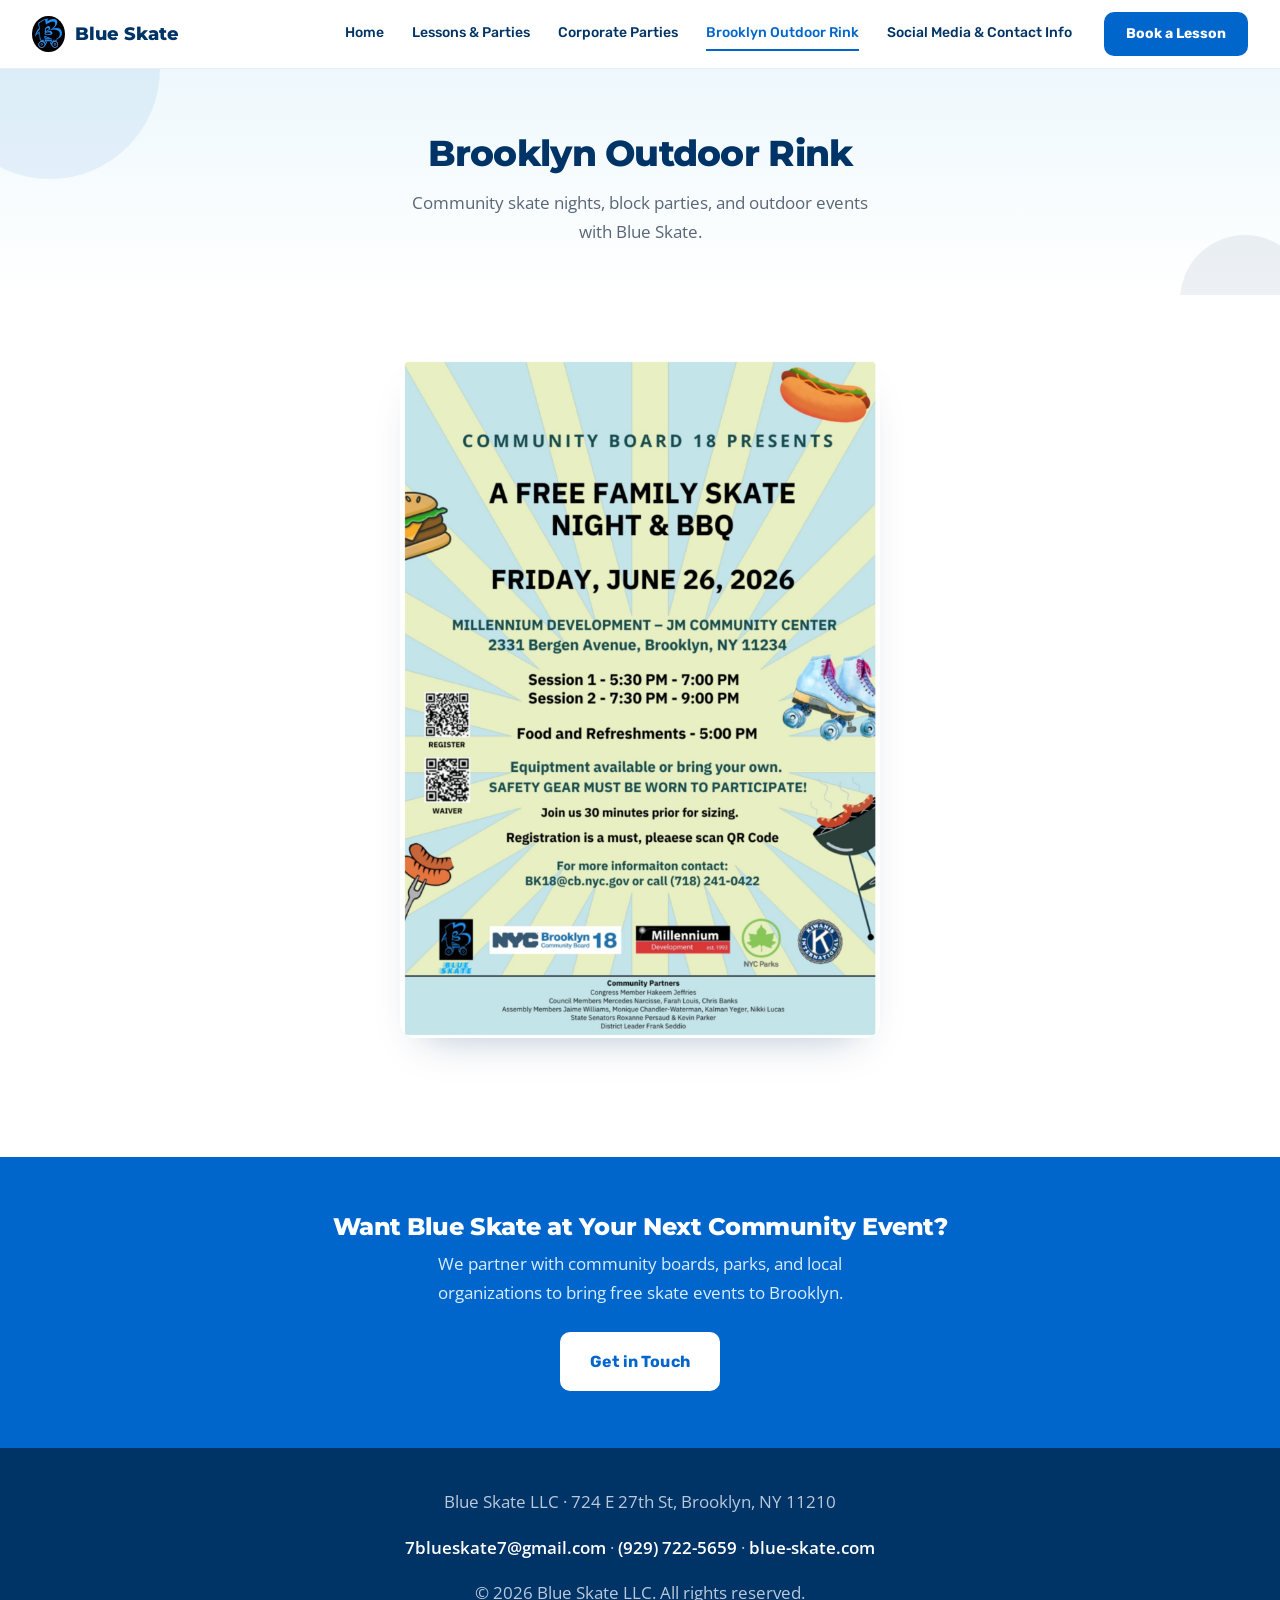
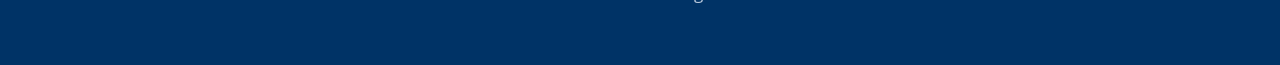
==== commit d01269f3: "Add files via upload" ====
--- a/brooklyn-outdoor-rink.html
+++ b/brooklyn-outdoor-rink.html
@@ -37,41 +37,8 @@
 
 <main>
   <section class="band" style="background:var(--white); padding-top:0;">
-    <div class="band-inner">
-      <div class="event-flyer reveal">
-        <span class="event-eyebrow">Community Board 18 Presents</span>
-        <h2 class="event-title">A Free Family Skate Night &amp; BBQ</h2>
-        <p class="event-date">Friday, June 26, 2026</p>
-        <p class="event-location">Millennium Development &ndash; JM Community Center<br />2331 Bergen Avenue, Brooklyn, NY 11234</p>
-
-        <div class="event-sessions">
-          <div><strong>Session 1</strong> &mdash; 5:30 PM &ndash; 7:00 PM</div>
-          <div><strong>Session 2</strong> &mdash; 7:30 PM &ndash; 9:00 PM</div>
-          <div><strong>Food and Refreshments</strong> &mdash; 5:00 PM</div>
-        </div>
-
-        <p class="event-note">Equipment available or bring your own. <strong>Safety gear must be worn to participate!</strong></p>
-        <p class="event-note">Join us 30 minutes prior for sizing. Registration is a must — scan the waiver QR below or contact us to register.</p>
-        <p class="event-note">For more information contact: <a href="mailto:BK18@cb.nyc.gov">BK18@cb.nyc.gov</a> or call <a href="tel:718-241-0422">(718) 241-0422</a></p>
-
-        <img src="images/waiver-qr.png" alt="QR code to complete the waiver for the Free Family Skate Night & BBQ" class="event-qr" />
-
-        <div class="event-partner-logos">
-          <img src="images/BlueSkateIcon.jpg" alt="Blue Skate" />
-          <img src="images/partners/logo_millennium.png" alt="Millennium Development" />
-          <img src="images/partners/logo_nyc_parks.png" alt="NYC Parks" />
-          <img src="images/logos/kiwanis.png" alt="Kiwanis International" />
-        </div>
-
-        <div class="event-partners-text">
-          <strong>Community Partners</strong>
-          <p>Congress Member Hakeem Jeffries</p>
-          <p>Council Members Mercedes Narcisse, Farah Louis, Chris Banks</p>
-          <p>Assembly Members Jaime Williams, Monique Chandler-Waterman, Kalman Yeger, Nikki Lucas</p>
-          <p>State Senators Roxanne Persaud &amp; Kevin Parker</p>
-          <p>District Leader Frank Seddio</p>
-        </div>
-      </div>
+    <div class="band-inner" style="text-align:center;">
+      <img src="images/brooklyn-outdoor-rink-flyer.png" alt="A Free Family Skate Night & BBQ — Community Board 18 event flyer, Friday June 26 2026, Millennium Development JM Community Center, 2331 Bergen Avenue Brooklyn NY 11234" class="event-flyer-image reveal" />
     </div>
   </section>
 </main>
@@ -85,7 +52,7 @@
 </section>
 
 <footer class="site-footer">
-  <p>Blue Skate LLC &middot; 2331 Bergen Avenue, Brooklyn, NY 11234</p>
+  <p>Blue Skate LLC &middot; 724 E 27th St, Brooklyn, NY 11210</p>
   <p><a href="mailto:7blueskate7@gmail.com">7blueskate7@gmail.com</a> &middot; <a href="tel:929-722-5659">(929) 722-5659</a> &middot; <a href="https://blue-skate.com/">blue-skate.com</a></p>
   <p>&copy; 2026 Blue Skate LLC. All rights reserved.</p>
 </footer>
--- a/blueskate.css
+++ b/blueskate.css
@@ -65,6 +65,7 @@
 
 p {
   margin: 0 0 1em;
+  font-size: 17px;
 }
 
 .accent-text {
@@ -508,7 +509,7 @@
 }
 
 .section-title {
-  font-size: 28px;
+  font-size: 30px;
   text-align: center;
   position: relative;
   padding-bottom: 14px;
@@ -539,6 +540,7 @@
   text-align: center;
   max-width: 520px;
   margin: 0 auto 36px;
+  font-size: 18px;
 }
 
 .content-block {
@@ -942,15 +944,11 @@
 .feature-photos img,
 .feature-card > img {
   width: 100%;
-  height: 150px;
-  object-fit: cover;
+  height: 190px;
+  object-fit: contain;
+  background: var(--sky-tint);
   border-radius: var(--radius-sm);
   display: block;
-}
-
-.feature-photos-contain img {
-  object-fit: contain;
-  background: var(--sky-tint);
 }
 
 /* ---------- Responsive scrollable data table (e.g. grades tracker) ---------- */
@@ -1020,7 +1018,7 @@
 }
 
 .feature-card p {
-  font-size: 14px;
+  font-size: 16px;
   color: var(--ink-soft);
   margin: 0;
   line-height: 1.6;
@@ -1102,7 +1100,7 @@
 }
 
 .resource-card p {
-  font-size: 14px;
+  font-size: 16px;
   color: var(--ink-soft);
   margin: 0 0 16px;
   line-height: 1.6;
@@ -1176,20 +1174,28 @@
   background: #fff;
 }
 
-.logo-card img {
+.logo-card img,
+.logo-card .logo-svg {
   transition: transform 0.25s ease;
 }
 
-.logo-card:hover img {
+.logo-card:hover img,
+.logo-card:hover .logo-svg {
   transform: scale(1.08);
 }
 
-.logo-card img {
+.logo-card img,
+.logo-card .logo-svg {
   max-width: 100%;
   max-height: 84px;
   width: auto;
   height: auto;
   object-fit: contain;
+}
+
+.logo-card .logo-svg {
+  width: 64px;
+  height: 64px;
 }
 
 .logo-caption {
@@ -1214,6 +1220,126 @@
   }
 }
 
+/* ---------- Community event flyer ---------- */
+
+.event-flyer-image {
+  max-width: 480px;
+  width: 100%;
+  margin: 0 auto;
+  border-radius: var(--radius);
+  box-shadow: 0 20px 40px -24px rgba(0, 51, 102, 0.35);
+}
+
+.event-flyer {
+  max-width: 640px;
+  margin: 0 auto;
+  text-align: center;
+  background: var(--sky-tint);
+  border-radius: var(--radius);
+  padding: 40px 32px;
+}
+
+.event-eyebrow {
+  display: block;
+  font-family: var(--font-accent);
+  font-weight: 600;
+  letter-spacing: 0.08em;
+  text-transform: uppercase;
+  font-size: 13px;
+  color: var(--accent);
+  margin-bottom: 10px;
+}
+
+.event-title {
+  font-size: 30px;
+  color: var(--primary);
+  margin: 0 0 12px;
+}
+
+.event-date {
+  font-family: var(--font-accent);
+  font-weight: 600;
+  font-size: 18px;
+  color: var(--primary);
+  margin: 0 0 6px;
+}
+
+.event-location {
+  color: var(--ink-soft);
+  margin: 0 0 24px;
+}
+
+.event-sessions {
+  display: flex;
+  flex-direction: column;
+  gap: 8px;
+  background: var(--white);
+  border-radius: var(--radius-sm);
+  padding: 18px 20px;
+  margin: 0 0 20px;
+}
+
+.event-note {
+  font-size: 14px;
+  color: var(--ink-soft);
+  margin: 0 0 10px;
+}
+
+.event-qr {
+  width: 140px;
+  height: 140px;
+  margin: 12px auto 28px;
+  background: #fff;
+  padding: 10px;
+  border-radius: var(--radius-sm);
+  box-shadow: 0 10px 24px -18px rgba(0, 51, 102, 0.35);
+}
+
+.event-partner-logos {
+  display: flex;
+  align-items: center;
+  justify-content: center;
+  gap: 24px;
+  flex-wrap: wrap;
+  margin: 0 0 24px;
+}
+
+.event-partner-logos img {
+  height: 48px;
+  width: auto;
+  max-width: 100px;
+  object-fit: contain;
+  border-radius: 8px;
+}
+
+.event-partners-text {
+  border-top: 1px solid var(--border);
+  padding-top: 20px;
+}
+
+.event-partners-text strong {
+  display: block;
+  color: var(--primary);
+  font-family: var(--font-accent);
+  margin-bottom: 8px;
+}
+
+.event-partners-text p {
+  font-size: 13px;
+  color: var(--ink-soft);
+  margin: 0 0 4px;
+}
+
+@media (max-width: 600px) {
+  .event-flyer {
+    padding: 32px 20px;
+  }
+
+  .event-title {
+    font-size: 24px;
+  }
+}
+
 /* ---------- Video highlights ---------- */
 
 .video-grid {
@@ -1235,6 +1361,7 @@
   display: block;
   background: #000;
   aspect-ratio: 16 / 9;
+  object-fit: contain;
 }
 
 .video-card-caption {
@@ -1247,7 +1374,7 @@
 }
 
 .video-card-caption p {
-  font-size: 14px;
+  font-size: 16px;
   color: var(--ink-soft);
   margin: 0;
 }
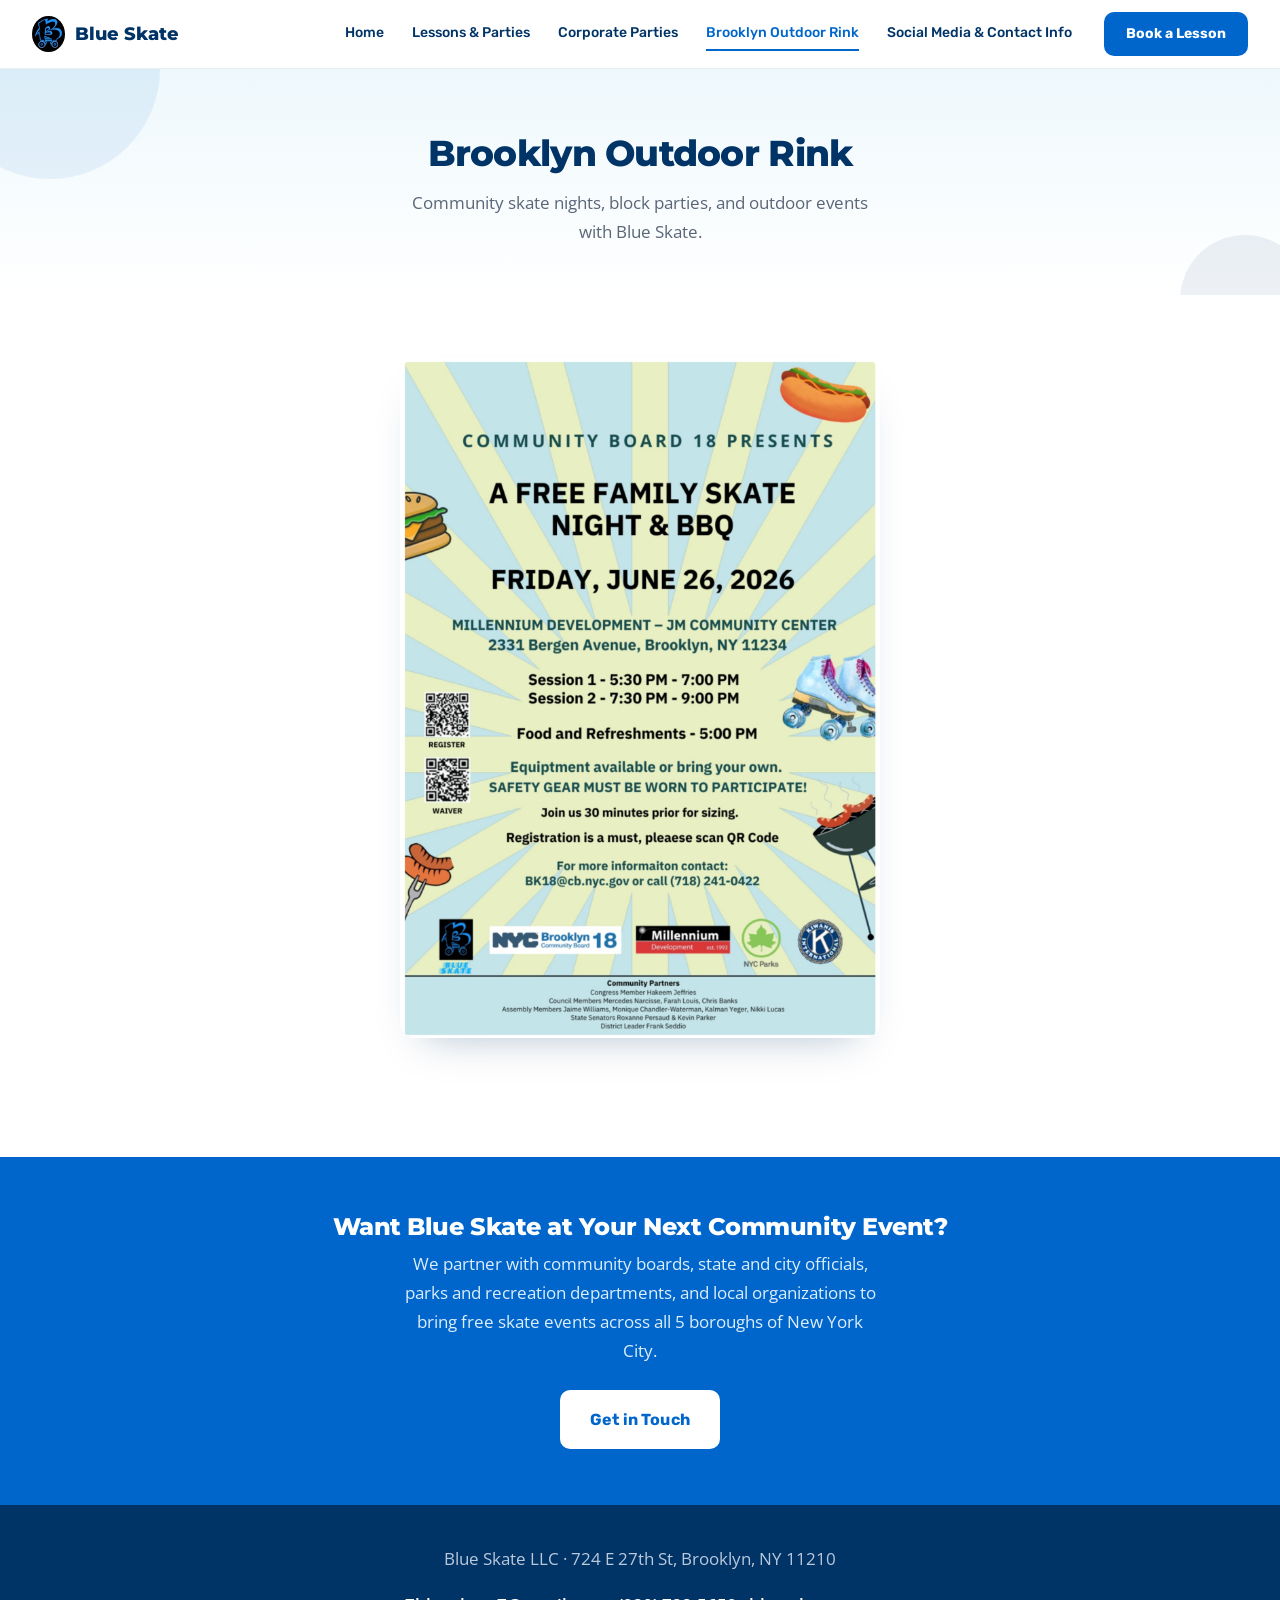
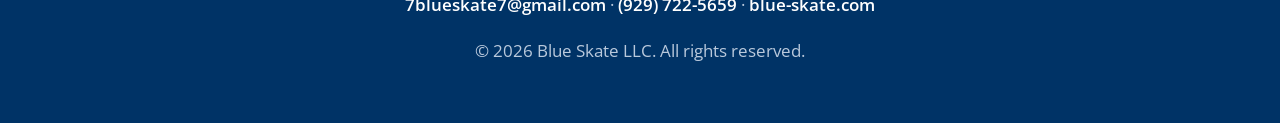
==== commit c018dd96: "Add files via upload" ====
--- a/brooklyn-outdoor-rink.html
+++ b/brooklyn-outdoor-rink.html
@@ -46,7 +46,7 @@
 <section class="band band-accent">
   <div class="band-inner reveal" style="text-align:center;">
     <h2>Want Blue Skate at Your Next Community Event?</h2>
-    <p style="color:#dbeefc; max-width:480px; margin:0 auto 24px;">We partner with community boards, parks, and local organizations to bring free skate events to Brooklyn.</p>
+    <p style="color:#dbeefc; max-width:480px; margin:0 auto 24px;">We partner with community boards, state and city officials, parks and recreation departments, and local organizations to bring free skate events across all 5 boroughs of New York City.</p>
     <a class="btn btn-on-color" href="contact.html">Get in Touch</a>
   </div>
 </section>
--- a/blueskate.css
+++ b/blueskate.css
@@ -1344,9 +1344,15 @@
 
 .video-grid {
   display: grid;
-  grid-template-columns: 1fr 1fr;
+  grid-template-columns: repeat(3, 1fr);
   gap: 32px;
   margin-top: 36px;
+}
+
+@media (max-width: 900px) {
+  .video-grid {
+    grid-template-columns: 1fr 1fr;
+  }
 }
 
 .video-card {
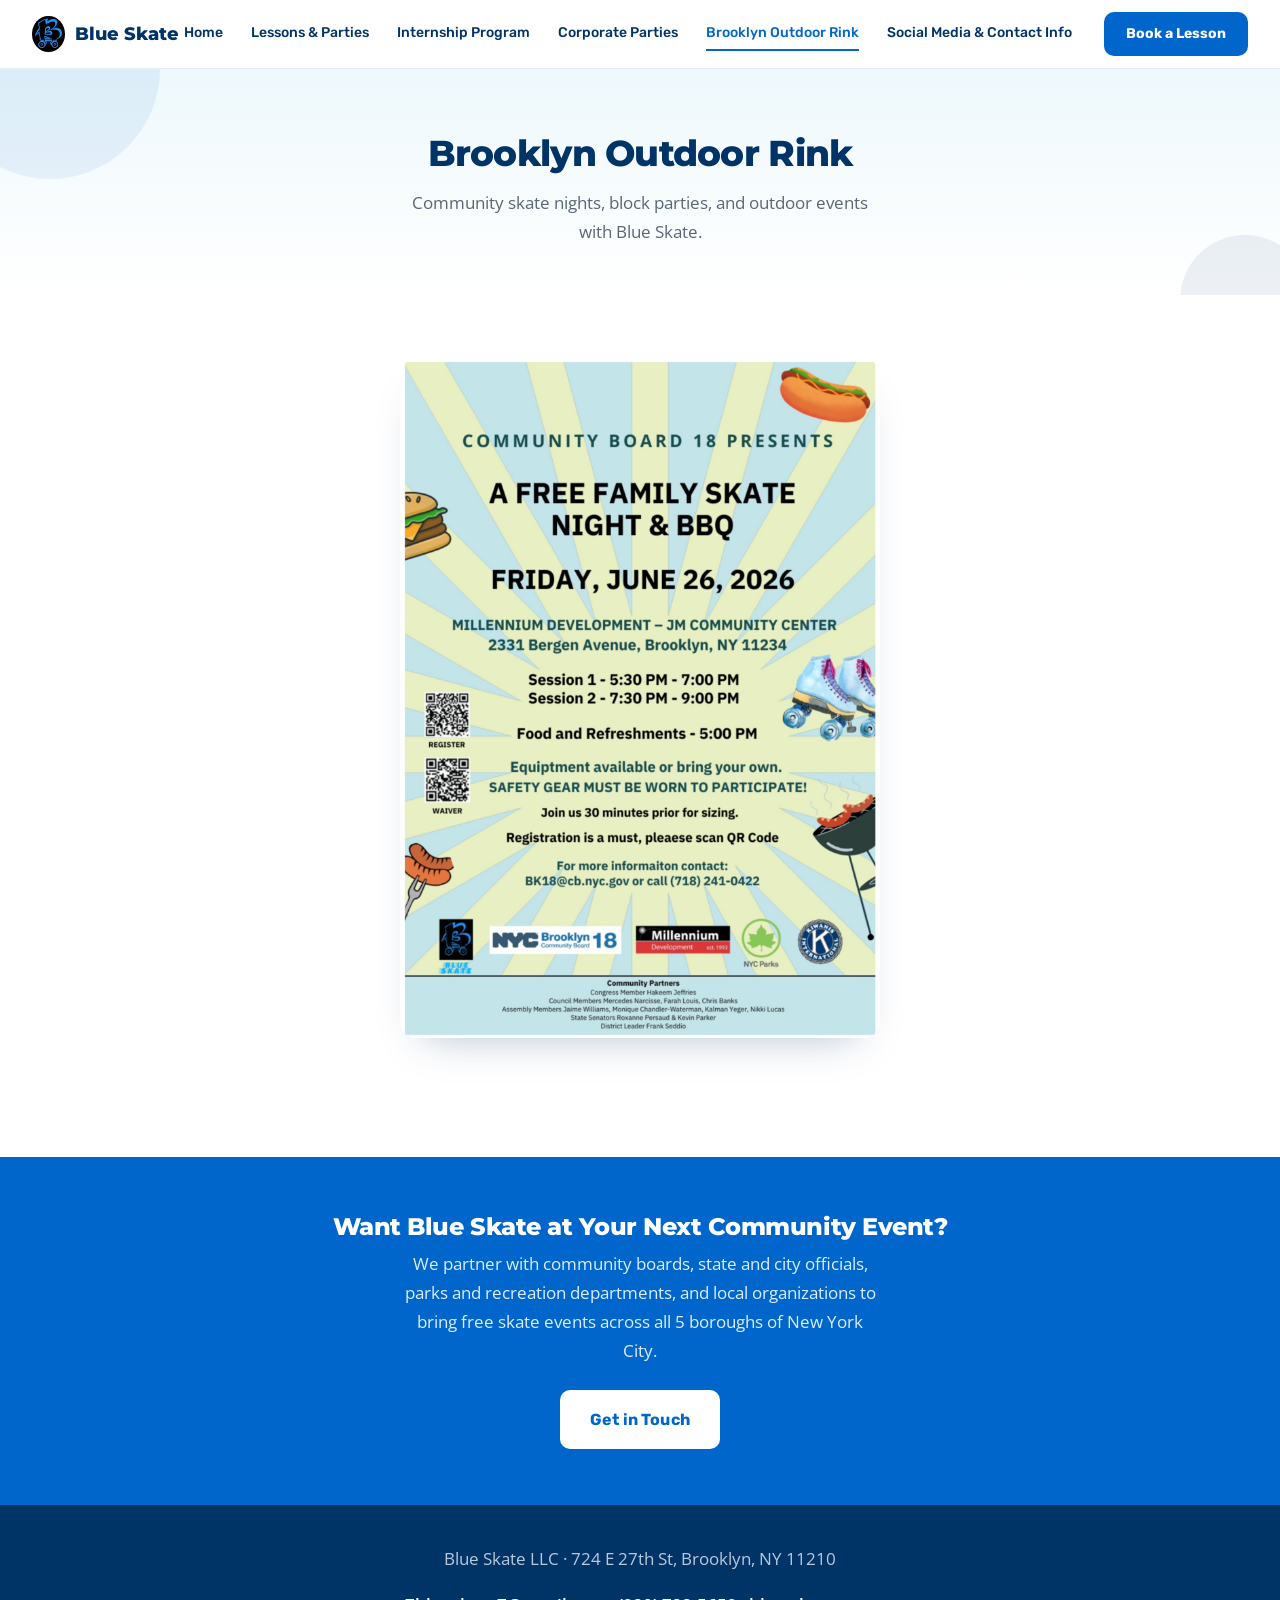
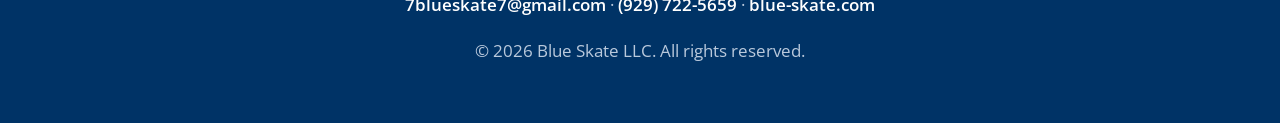
==== commit 8cefbad7: "Add files via upload" ====
--- a/brooklyn-outdoor-rink.html
+++ b/brooklyn-outdoor-rink.html
@@ -23,6 +23,7 @@
   <ul class="nav-links" id="navLinks">
     <li><a href="index.html">Home</a></li>
     <li><a href="lessons.html">Lessons & Parties</a></li>
+    <li><a href="internship-program.html">Internship Program</a></li>
     <li><a href="corporate.html">Corporate Parties</a></li>
     <li><a href="brooklyn-outdoor-rink.html" class="active">Brooklyn Outdoor Rink</a></li>
     <li><a href="contact.html">Social Media & Contact Info</a></li>
--- a/blueskate.css
+++ b/blueskate.css
@@ -583,6 +583,76 @@
   object-fit: cover;
 }
 
+/* ---------- Internship program page ---------- */
+
+.benefits-list {
+  max-width: 640px;
+  margin: 32px auto 0;
+  padding: 0;
+  list-style: none;
+  display: grid;
+  gap: 14px;
+}
+
+.benefits-list li {
+  position: relative;
+  padding-left: 32px;
+  font-size: 17px;
+  color: var(--ink-soft);
+  line-height: 1.5;
+}
+
+.benefits-list li::before {
+  content: "";
+  position: absolute;
+  left: 0;
+  top: 6px;
+  width: 20px;
+  height: 20px;
+  border-radius: 50%;
+  background: var(--primary);
+}
+
+.benefits-list li::after {
+  content: "";
+  position: absolute;
+  left: 6px;
+  top: 10px;
+  width: 8px;
+  height: 4px;
+  border-left: 2px solid var(--white);
+  border-bottom: 2px solid var(--white);
+  transform: rotate(-45deg);
+}
+
+.gallery-grid {
+  display: grid;
+  grid-template-columns: repeat(3, 1fr);
+  gap: 20px;
+  max-width: var(--max-width);
+  margin: 48px auto 0;
+}
+
+.gallery-grid img {
+  width: 100%;
+  height: 220px;
+  object-fit: cover;
+  border-radius: var(--radius-sm);
+  box-shadow: 0 1px 3px rgba(0, 51, 102, 0.08);
+}
+
+@media (max-width: 900px) {
+  .gallery-grid {
+    grid-template-columns: 1fr 1fr;
+  }
+}
+
+@media (max-width: 560px) {
+  .gallery-grid {
+    grid-template-columns: 1fr;
+  }
+}
+
 .photo-single {
   grid-template-columns: 1fr;
   max-width: 380px;
